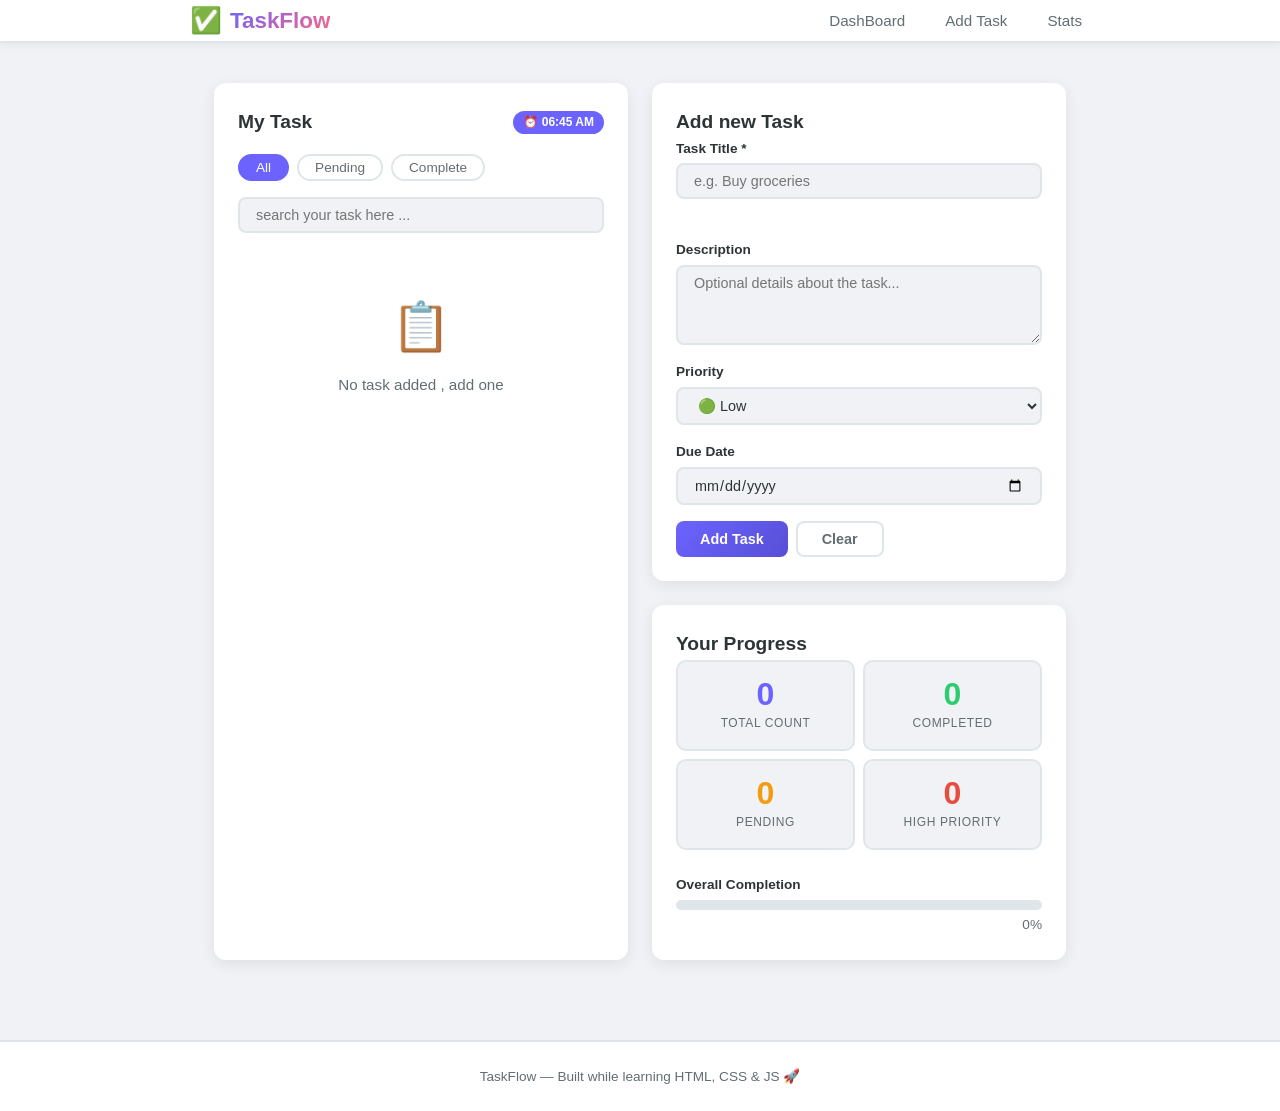
==== index.html @ 5b5063b2 "changed filename - task_index to index" ====
<!doctype html>
<html lang="en">
  <head>
    <meta charset="UTF-8" />
    <meta name="viewport" content="width=device-width, initial-scale=1.0" />
    <title>My Task Manager</title>
    <link rel="stylesheet" href="./task.css" />
  </head>
  <body>
    <!-- we have header , main , footer , popup_msg , popup_window  -->

    <header class="website_header">
      <!-- we have two div logo and main_nav -->
      <div class="header_inner">
        <div class="logo">
          <span class="logo_icon">✅</span>
          <h1 class="logo_text">TaskFlow</h1>
        </div>

        <nav class="main_nav">
          <ul class="nav_list">
            <li><a href="" class="nav_link active">DashBoard</a></li>
            <li><a href="" class="nav_link">Add Task</a></li>
            <li><a href="" class="nav_link">Stats</a></li>
          </ul>
        </nav>
      </div>
    </header>

    <!--  main body starts here-->
    <main class="main_content">
      <!-- we have 3 sections in main

            - dashboard
            - add task 
            - stats 
          -->

      <!-- in dash board we have 

           --section title row
           --filter bar
           --search bar
           --task list
           --empty state
           
           -->
      <section id="dashboard" class="section">
        
        <div class="section_title_row">
          <h2 class="section_title">My Task</h2>

          <!-- shows time or tasks left -->
          <span class="badge" id="badge_task_count">0 task</span>
        </div>

        <!-- 3 filter buttons  -->

        <div class="filter_bar">
          <button class="filter_button active" data-filter="all">All</button>

          <button class="filter_button" data-filter="pending">Pending</button>

          <button class="filter_button" data-filter="completed">Complete</button>
        </div>

        <div class="search_bar">
          <label for="search"></label>

          <input
            type="search"
            id="search"
            placeholder="search your task here ..."
          />
        </div>

        <!-- will be filled by js  -->
        <ul class="task_list" id="task_list"></ul>

        <!-- when list is empty , show this  -->
        <div class="empty_state" id="empty_state">
          <p class="empty_icon">📋</p>
          <p class="empty_text">No task added , add one</p>
        </div>

        
      </section>

      <section id="add_task" class="section">
        <h2 class="section_title">Add new Task</h2>
        <!-- form -->

        <form id="task_form" class="task_form" novalidate>
          <!-- task title -->
          <div class="form_grp">
            <label for="task_title" class="form_label">Task Title *</label>
            <input
              type="text"
              name="task_title"
              id="task_title"
              class="input_form"
              placeholder="e.g. Buy groceries"
              required
            />

            <!-- if left empty , show this error -->
            <span class="error_msg" id="title_error"></span>
          </div>

          <!-- description -->
          <div class="form_grp">

              <label for="task_desc" class="form_label">Description</label>
              <textarea name="description_content" id="task_desc"
              class="input_form form_text_area"
               placeholder="Optional details about the task..."
              rows="3"></textarea>

          </div>

          <!-- priority -->
          <div class="form_grp">

            <label for="task_priority" class="form_label">Priority</label>

            <select name="task_priority" id="task_priority" class="input_form form_select">
                <option value="low">🟢 Low</option>
                <option value="medium">🟡 Medium</option>
                <option value="high">🔴 High</option>
            </select>
          </div>

          <!-- due date -->
          <div class="form_grp">
             <label for="due_date" class="form_label">Due Date</label>
             <input type="date" 
             id="due_date"
             name="due_date"
             class="input_form">
          </div>

          <!-- submit and clear button -->
          <div class="button_grp">

            <button class="btn btn_primary">Add Task</button>

            <button class="btn btn_secondary" id="clear_form_button">Clear</button>

          </div>


        </form>
      </section>



      <section id="stats" class="section">
        
        <h2 class="section_title">Your Progress</h2 >

        <div class="stats_grid">

          <!-- we will use grid to arrange this four cards  -->
           <!-- article tag used for grouping  -->

           <!-- firsrt stat card -->
           <article class="stat_card">
             <p class="stat_number" id="total_count">0</p>
             <p class="stat_label" >Total count</p>
           </article>


            <!-- second stat card -->
            <article class="stat_card">
              <p class="stat_number" id="completed">0</p>
              <p class="stat_label" >Completed</p>
              
            </article>
            
            <!-- third stat card -->
            
            <article class="stat_card" >
              <p class="stat_number" id="pending">0</p>
              <p class="stat_label" >Pending</p>
            </article>
            
            <!-- fourth stat card -->

              <article class="stat_card">
                <p class="stat_number" id="high_priority">0</p>
             <p class="stat_label" >High Priority</p>
           </article>

        </div>

        <div class="progress_section">


          <!-- progress headin -->
           <p class="progress_label">Overall Completion</p>

           <!-- colored bar -->
            <div class="progress_bar_container">

              <div class="progress-bar-bag" id="progress-bar"></div>
            </div>

            <!-- precent  -->
             <p class="progress_percent" id="progress_percent">0%</p>
             
        </div>

      </section>



    </main>

    <!-- fooetr starts here -->
    <footer class="site_footer">
      <p class="footer_text">TaskFlow — Built while learning HTML, CSS & JS 🚀</p>
    </footer>

    <div class="notification" id="notification">
      <span id="notification_msg">🚀 msg will be shown</span>
    
    </div>
    
    
    <!-- the pop up window which appears in the screen when clicked edit button -->
     <div class="popup_background" id="popup_background">
    
      <div class="popup_content" role="dialog" aria-modal="true">
    
        <div class="popup_header">
    
          <h3 class="popup_title">Edit Task</h3>
          <!-- &times; is cross button -->
          <button class="popup_close_btn" id="popup_close_btn">&times;</button>
    
        </div>
    
    
        <div class="popup_body">
    
          <!-- check this input hidden -->
           <input type="hidden" id="edit-task-id" />
    
           
           <!-- task title -->
              <div class="form_grp">
                <label for="edit_task_title" class="form_label">Task Title *</label>
                <input
                  type="text"
                  name="edit_task_title"
                  id="edit_task_title"
                  class="input_form"
                  placeholder="e.g. Buy groceries"
                  required
                />
                </div>
    
              <!-- description -->
              <div class="form_grp">
    
                  <label for="edit_task_desc" class="form_label">Description</label>
                  <textarea name="description_content" id="edit_task_desc"
                  class="input_form form_text_area"
                   placeholder="Optional details about the task..."
                  rows="3"></textarea>
    
              </div>
    
              <!-- priority -->
              <div class="form_grp">
    
                <label for="edit_task_priority" class="form_label">Priority</label>
    
                <select name="task_priority" id="edit_task_priority" class="input_form form_select">
                    <option value="low">🟢 Low</option>
                    <option value="medium">🟡 Medium</option>
                    <option value="high">🔴 High</option>
                </select>
              </div>
    
              <!-- due date -->
              <div class="form_grp">
                 <label for="edit_due_date" class="form_label">Due Date</label>
                 <input type="date" 
                 id="edit_due_date"
                 name="due_date"
                 class="input_form">
              </div>
    
          
    
    
        </div>
    
    
        <div class="popup_footer">
              <!-- submit and clear button -->
              <div class="button_grp">
    
                <button class="btn btn_primary" id="save_edit_button">Save changes</button>
    
                <button class="btn btn_secondary" id="cancel_edit_button">cancel</button>
    
              </div>
    
        </div>
    
      </div>
    
     </div>

     
  </body>
  <script src="./task.js"></script>
  <!-- notification tag - bottom right corner-->
  
</html>
---- task.css ----
/* defining variables */

:root {
    --color_primary : #6c63ff; /* purple color for main background */
    --color_primary_dark : #574fd6; /* dark purple for hovering */
    --color-secondary: #ff6584;     /* pink accent */
    --color-success: #2ecc71;       /* green for completed tasks */
    --color-warning: #f39c12;       /* orange for medium priority */
    --color-danger: #e74c3c;        /* red for high priority */
     --color-bg: #f0f2f5;            /* light grey background */
    --color-white: #ffffff;
    --color-text: #2d3436;          /* near-black for text */
    --color-text-light: #636e72;    /* grey for secondary text */
    --color-border: #dfe6e9;        /* light border color */

    --font-main: 'Segoe UI', Tahoma, Geneva, Verdana, sans-serif;

      /* spacing scale — consistent gaps across the page */
  --space-xs: 4px;
  --space-sm: 8px;
  --space-md: 16px;
  --space-lg: 24px;
  --space-xl: 40px;

  /* transition effects  */
    --border-radius: 12px;
     --shadow: 0 4px 16px rgba(0, 0, 0, 0.08);
  --shadow-hover: 0 8px 24px rgba(0, 0, 0, 0.14);

  --transition: all 0.25s ease;   /* used for smooth hover/focus effects */

}

/* overwriting default propeties of the browsers */
*{
    margin: 0;
    padding: 0;
    box-sizing: border-box;
}

body{
    
    background-color: var(--color-bg);
    color: var(--color-text);

    font-family: var(--font-main) ;

    min-height: 100vh;

    line-height: 1.6;


}

/* we do not need bullet points for lists items */
ul{
    list-style: none;
}

/* removes underlines from links */
a{
    text-decoration: none;
}

.website_header{
    /* keeping it fixed at the top */
    position: sticky;
    top: 0 ;
    z-index: 100; /* should appear above all */

    background-color: var(--color-white);

    /* h = 0 , v= 0 , blurr = 10 , spread = 0 */
    box-shadow: 0 2px 10px rgba(0, 0, 0, 0.06);

    border-bottom: 2px solid var(--color-border);
}

.header_inner{
    max-width: 900px;
    margin : 0 auto ; /* 0 in top and bottom , auto in side ways , left = right */

    display: flex ;
    align-items: center;
    justify-content: space-between ;
}

/* in logo we have span and h1 */
.logo{
    display: flex; /* to ceneter the logo and text */
    align-items: center;
    gap: var(--space-sm);
}

.logo_icon{
    font-size: 1.6rem; /* better than fixed dimensions  1.6 times the root size - html*/ 
}

.logo_text{
    font-size: 1.4rem ;

    background: linear-gradient(135deg , var(--color_primary) , var(--color-secondary)); /* this will paint the background  not the tex */
    -webkit-background-clip: text; /* color remains inside text , rest all background is  clipped */
   -webkit-text-fill-color: transparent; /* by defalut the color resides below  the alredy applied color(foreground color)
   this transparent property make it tranparent , and the gradient color is obserevd from outside */

    background-clip: text; /* if some brwser fails to read 2nd line - this line is same as 
     -webkit-background-clip: text; */
}

.nav_list{
    display: flex; /* to make the anchors , in single line */
    gap:var(--space-lg) ;
} 

  /* --transition: all 0.25s ease;  */
.nav_link{
    font-size: 0.95rem ;
    font-weight: 500;
    color: var(--color-text-light);
    padding: var(--space-xs) var(--space-sm);
    border-radius: 6px;

    position: relative; /* needed because children has been marked absolute */

    transition: all 0.25s ease;

}

/* psedo elemnts - used for creating underline 
:: afetr - cretes fake elenment after the content */

.nav_link::after{
    content: '';
    position: absolute;
    
    left:0 ;
    bottom: -2px ;
    width:0px; /* hidden */
    height: 2px;
    background-color: var(--color_primary);

    transition: all 0.25s ease;
}

.nav_link:hover::after{
    width:100% ;
}

.nav_link:hover{
     color: var(--color_primary);
}



/* main area  */
/* main area  */


.main_content{
    max-width: 900px;
    margin: 0 auto;
    padding: var(--space-xl) var(--space-lg);

    /* grid  */
    display: grid ;
    grid-template-columns: 1fr 1fr;
    grid-template-rows: auto auto;
    gap: var(--space-lg);
}

.section{
    background-color: var(--color-white);
    border-radius: var(--border-radius);
    padding: var(--space-lg);
    box-shadow: var(--shadow);

    overflow: hidden;
}

#dashboard{
    grid-column: 1 / 2;
    grid-row: 1 / 3;
}

#add_task{
    grid-column: 2 / 3;
    grid-row: 1 / 2;
}

#stats{
      grid-column: 2 / 3;
    grid-row: 2 / 3;
}

/* title row of dashboard */
.section_title_row{
     display: flex;
     align-items: center;
     justify-content: space-between;
     margin-bottom: var(--space-md);
}

/* titles of all section - My Tasks , Add New Task , Your Progress */
.section_title{
     font-size: 1.2rem;
  font-weight: 700;
  color: var(--color-text);
}


/* the couter beside my task heading os dashboard */

.badge{
    background-color: var(--color_primary);

    /* trick to make it a pill shape  */
    border-radius:999px; 

    font-size: 0.75rem;
    font-weight: 600;
    padding: 2px 10px;
    color: white;
}

/* filter buttons */

.filter_bar{
  display: flex;
  gap: var(--space-sm);
  margin-bottom: var(--space-md);
/* when screen becomes smaller , the contents wrap to next line , otherwise they start hiding  */

  flex-wrap: wrap;


}

.filter_button{
    background: none;
  
    /* border-radius: var(--border-radius); */
    color: var(--color-text-light);

    border: 2px solid var(--color-border);
    border-radius: 20px;

    padding: var(--space-xs) var(--space-md);
  font-size: 0.85rem;
  font-weight: 500;

  cursor:pointer;

transition: var(--transition);
}

.filter_button:hover{
     color: var(--color_primary);
     transform: scale(1.04);
      border-color: var(--color_primary);
}

/* it will override some properties of hover , because specificity is same , so the later one wins  */
.filter_button.active{
    color:white ;
    background-color: var(--color_primary);
     border-color: var(--color_primary);

}

/* search bar */
.search_bar{
    margin-bottom: var(--space-md);
}

#search{
    width: 100%;
    background-color: var(--color-bg);
    border-radius: 8px;
    padding: var(--space-sm) var(--space-md);
    
    border: 2px solid var(--color-border);

    font-size: 0.9rem;
  font-family: var(--font-main);
  color: var(--color-text);
}

/* when clicked or tab  */
#search:focus{
    outline: none;
    /* for border color to apply outline null is necessary */


    border-color: var(--color_primary);
    background-color: var(--color-white);

    box-shadow: 0 0 0 3px rgba(108, 99, 255, 0.15);
}

/* the list of task - ul */
.task_list{
    display: flex;
    flex-direction: column;
    gap: var(--space-sm);

    max-height: 400px;

    overflow-y: auto;

    padding-right: var(--space-xs);
}

/* very imp li items in the list */

.task-item{
   
    display: flex;
    align-items: flex-start;
    gap:var(--space-sm);
    /* gap:50px ; */
     padding: var(--space-md);
     border: 2px solid var(--color-border);

      border-radius: 10px;
  background-color: var(--color-white);
  transition: var(--transition);

  position: relative;
  overflow: hidden;
    
}

/* // colored side bar on left , showing priority */

.task-item::before{
    content: '';
    position: absolute;
    left:0px ;
    top:0px;
    height: 100%;
    width:5px ;
    background-color: var(--color-border);

  
}

/* adding color to the left bar */

.task-item.priority-high::before {
  background-color: var(--color-danger);
}

.task-item.priority-medium::before {
  background-color: var(--color-warning);
}
.task-item.priority-low::before {
  background-color: var(--color-success);
}

/* hover effect */

.task-item.priority-high:hover {
  border-color: var(--color-danger);
  box-shadow:  0  8px 24px var(--color-danger);
}

.task-item.priority-medium:hover {
  border-color: var(--color-warning);
  box-shadow:  0 8px 24px var(--color-warning);
}
.task-item.priority-low:hover {
  border-color: var(--color-success);
  box-shadow:  0 8px 24px var(--color-success);
}

.task-item:hover{
    transform: scale(0.95);
    /* box-shadow: var(--shadow-hover); */
    /* border-color: var(--color_primary); */
}

/*  if its completed */
.task-item.completed {
  opacity: 0.6;
  background-color: #f8f9fa;
}

.task-item.task-item.completed .task-title{
    text-decoration: line-through;
    color: var(--color-text-light);
}

/* check box  */
.task-checkbox{
    width: 18px;
  height: 18px;

  cursor: pointer;
  accent-color: var(--color_primary);
  margin-top: 3px;
  flex-shrink: 0;
}

.task-body{
    flex:1;
    min-width: 0;
}

.task-title{
      font-weight: 600;
  font-size: 0.95rem;
  margin-bottom: 2px;
  /* overflow control so long titles don't break the layout */
  overflow: hidden;

  text-overflow: ellipsis;
  white-space: nowrap;

}

.task-desc {
  font-size: 0.8rem;
  color: var(--color-text-light);
  margin-bottom: var(--space-xs);

}

.task-meta {
  display: flex;
  align-items: center;
  gap: var(--space-sm);
  flex-wrap: wrap;
}


/* Small priority pill badge */
.task-priority-badge {
  font-size: 0.7rem;
  font-weight: 600;
  padding: 1px 8px;
  border-radius: 999px;
  text-transform: uppercase;
  letter-spacing: 0.05em;
}
.task-priority-badge.high {
  background-color: rgba(231, 76, 60, 0.15);
  color: var(--color-danger);
}
.task-priority-badge.medium {
  background-color: rgba(243, 156, 18, 0.15);
  color: var(--color-warning);
}
.task-priority-badge.low {
  background-color: rgba(46, 204, 113, 0.15);
  color: var(--color-success);
}

.task-due-date {
  font-size: 0.75rem;
  color: var(--color-text-light);
}

/* Action buttons — edit and delete */
.task-actions {
  display: flex;
  gap: var(--space-xs);
  flex-shrink: 0;
}

.task-btn {
  background: none;
  border: 1px solid var(--color-border);
  border-radius: 6px;
  width: 30px;
  height: 30px;
  cursor: pointer;
  font-size: 0.85rem;
  display: flex;
  align-items: center;
  justify-content: center;
  transition: var(--transition);
}

.task-btn:hover {
  transform: scale(1.15);
}

.task-btn.edit-btn:hover {
  background-color: rgba(108, 99, 255, 0.1);
  border-color: var(--color_primary);
}

.task-btn.delete-btn:hover {
  background-color: rgba(231, 76, 60, 0.1);
  border-color: var(--color-danger);
}

@keyframes fadeOut {
    from{
        opacity:1 ;
        transform: scale(1) ;
    }
    to {
        opacity:0;
        transform: scale(0.8);
    }
}

.task-item.removing{
    animation: fadeOut 1s ease forwards ;
}
/* symbol shown when their is no task */

.empty_state{
    text-align: center;
     padding: var(--space-xl) 0;

     /* js will control this  */
     display: none ;
}

.empty_icon {
  font-size: 3rem;
  margin-bottom: var(--space-sm);
}

.empty_text {
  color: var(--color-text-light);
  font-size: 0.95rem;
}

/* form  */

/* all divs of form are children of task_form */
.task_form{
    display: flex;
    flex-direction: column;
    gap: var(--space-md);
}

/* div containing , label and input */
.form_grp{
    display: flex;
    flex-direction: column;
     gap: var(--space-xs);
}

.form_label{
    font-size: 0.85rem;
  font-weight: 600;
  color: var(--color-text);
}

.input_form{
    border-radius: 8px;
    padding: var(--space-sm) var(--space-md);
    border: 2px solid var(--color-border);    
    font-size: 0.9rem;

    font-family: var(--font-main);
  color: var(--color-text);

  background-color: var(--color-bg);
  width: 100%;

  transition: var(--transition);
}

/* when clicked on the input */
.input_form:focus{
    outline: none;
/* without outline null box-shadow and bordercolor will not work */

    background-color: var(--color-white);

    box-shadow: 0 0 0 3px rgba(108, 99, 255, 0.15);

    border-color: var(--color_primary);
}

.form_text_area{
    min-height: 80px;

    /* important - only user can only and increse the text area in vertical direction */
    resize:vertical;
}

.form_select{
   
    cursor: pointer;
  
}


/* error msg which appears when submitting a task with no rask title */
.error_msg {
  color: var(--color-danger);
  font-size: 0.8rem;
  font-weight: 500;
  min-height: 20px;  /* keeps the space even when empty */
}

/* addtask and clear */
.button_grp{

    display: flex;
    gap: var(--space-sm);
}

.btn{
     padding: var(--space-sm) var(--space-lg);
     border: none;

       border-radius: 8px;
       font-size: 0.9rem;
        font-weight: 600;
  
      font-family: var(--font-main);

      cursor: pointer;

      transition: var(--transition);

      /* inline-flex : the children will behave like normal flrx , but the external conatinere will take only the requred widht */
      /* flex : the external container will become block level element */
      display: inline-flex;
      align-items: center;
      justify-content: center;
      gap: var(--space-xs);
}

/* primary button */
.btn_primary{
    background : linear-gradient(135deg , var(--color_primary) , var(--color_primary_dark));
    color: var(--color-white);
}

.btn_primary:hover{
    transform: translateY(-5px);
    box-shadow: 0px 0px 10px 6px rgba(108, 99, 255, 0.4);
}

/* secondary button */
.btn_secondary{

    background-color: transparent;
    color: var(--color-text-light);
    border: 2px solid var(--color-border);
}

.btn_secondary:hover{
    
    background-color: var(--color-bg);
    border-color: var(--color-text-light);
    color: var(--color-text);
}

/* stats section  */

.stats_grid{
    /* contaiins four cards */
    display: grid;
    grid-template-columns: 1fr 1fr;

    gap: var(--space-sm);
    margin-bottom: var(--space-lg);
}

/* coomon dsign for cards */
.stat_card{
    background-color: var(--color-bg);
    border: 2px solid var(--color-border);
    border-radius: 10px;
    padding: var(--space-md);

    text-align: center;

    transition: var(--transition);
}
.stat_card:hover{
    transform: translateY(-2px);
    box-shadow: var(--shadow);
}

.stat_number{
    font-size: 2rem;
    font-weight: 800;
    color: var(--color_primary);
    line-height: 1;
}
.stat_label{
    font-size: 0.75rem;
    color: var(--color-text-light);
    font-weight: 500;
    margin-top: var(--space-xs);
    
    letter-spacing: 0.05em;
    text-transform: uppercase;
}

#completed{
    color: var(--color-success);
}
#pending{
    color: var(--color-warning);
}
#high_priority{
    color: var(--color-danger);
}
/* bar at the bottom */

.progress_section{
     margin-top: var(--space-md);
}

.progress_label{
    font-weight: 600;
    font-size: 0.85rem;
    color: var(--color-text);
  margin-bottom: var(--space-xs);
}

/* the grey bar */
.progress_bar_container{
    background-color: var(--color-border);
    height: 10px;
     border-radius: 999px;

    overflow: hidden;
}

.progress-bar-bag{
    /* will fill complete 10 px of its parent */
    height: 100%;
    /* js will update this  */
    width:50%; 
    background: linear-gradient(90deg , var(--color_primary) , var(--color-secondary));

     transition: width 0.5s ease;
}

.progress_percent{
    text-align: right;

     font-size: 0.85rem;
  color: var(--color-text-light);
  
  margin-top: var(--space-xs);
}


/* notification  */

.notification{
     background-color: var(--color-text);
     color: white;

    position: fixed;
    bottom: 24px;
    right: 24px;


    padding: var(--space-sm) var(--space-lg);

    border-radius: 8px;

    font-size: 0.9rem;
  font-weight: 500;

  box-shadow: 0 4px 20px rgba(0, 0, 0, 0.2);
  z-index: 10;    
  
  /* will become invisible */
  opacity: 0;

  /* animation and transition */
  transform: translateY(10px);
  transition: opacity 0.3s ease, transform 0.3s ease;

  /* when it is hidden and someone clicks on it , the click will pass through it */
  pointer-events: none;
}

/* js will add this class .show */
.notification.show{
    opacity:1 ;
    transform: translateY(0);
    pointer-events: auto;
}

/* modal - popup  - background*/

.popup_background{
    position: fixed;
    top:0px;
    left: 0px;

    width: 100%;
    height: 100%;

    background-color: rgba(0, 0, 0, 0.5);

      z-index: 500;

      display: flex;
      align-items: center;
      justify-content: center;


      opacity: 0;
  pointer-events: none;
  transition: opacity 0.3s ease;
}

.popup_background.active{
    opacity: 1;
    pointer-events: auto;
}

.popup_content{
    background-color: var(--color-white);
  border-radius: var(--border-radius);

  width: 90%;
  max-width: 480px;

   box-shadow: 0 20px 60px rgba(0, 0, 0, 0.3);

   transform: scale(0.2);
   transition: transform 0.5s ease;
   overflow: hidden;
}

.popup_background.active  .popup_content{
    transform : scale(1);
}

.popup_header{
    display: flex;
    align-items: center;
    justify-content: space-between;

     padding: var(--space-md) var(--space-lg);

     border-bottom: 2px solid var(--color-border);

       background: linear-gradient(135deg, var(--color_primary), var(--color_primary_dark));

}

.popup_title{
      color: white;
  font-size: 1rem;
  font-weight: 700;
}

.popup_close_btn{
    background: none;
    border:none ;

    color: rgba(255, 255, 255, 0.8);
    font-size: 1.5rem;
      cursor: pointer;

      padding: 0 4px;

  line-height: 1;
  transition: var(--transition);
}

/* the cross spins when hovered */
.popup_close_btn:hover{
     color: white;
    transform: rotate(180deg);
}

.popup_body{
    padding:var(--space-lg);
    

    display: flex;
    flex-direction: column;

     gap: var(--space-md);

}

.popup_footer{
    display: flex;
    gap: var(--space-sm);
    justify-content: flex-end;

    padding: var(--space-md) var(--space-lg);
  border-top: 2px solid var(--color-border);
}

/* site footer */
.site_footer{
    background-color: var(--color-white);

  
   padding: var(--space-lg);
   text-align: center;

    border-top: 2px solid var(--color-border);
    color: var(--color-text-light);
    margin-top: var(--space-xl);

    font-size: 0.85rem;
}
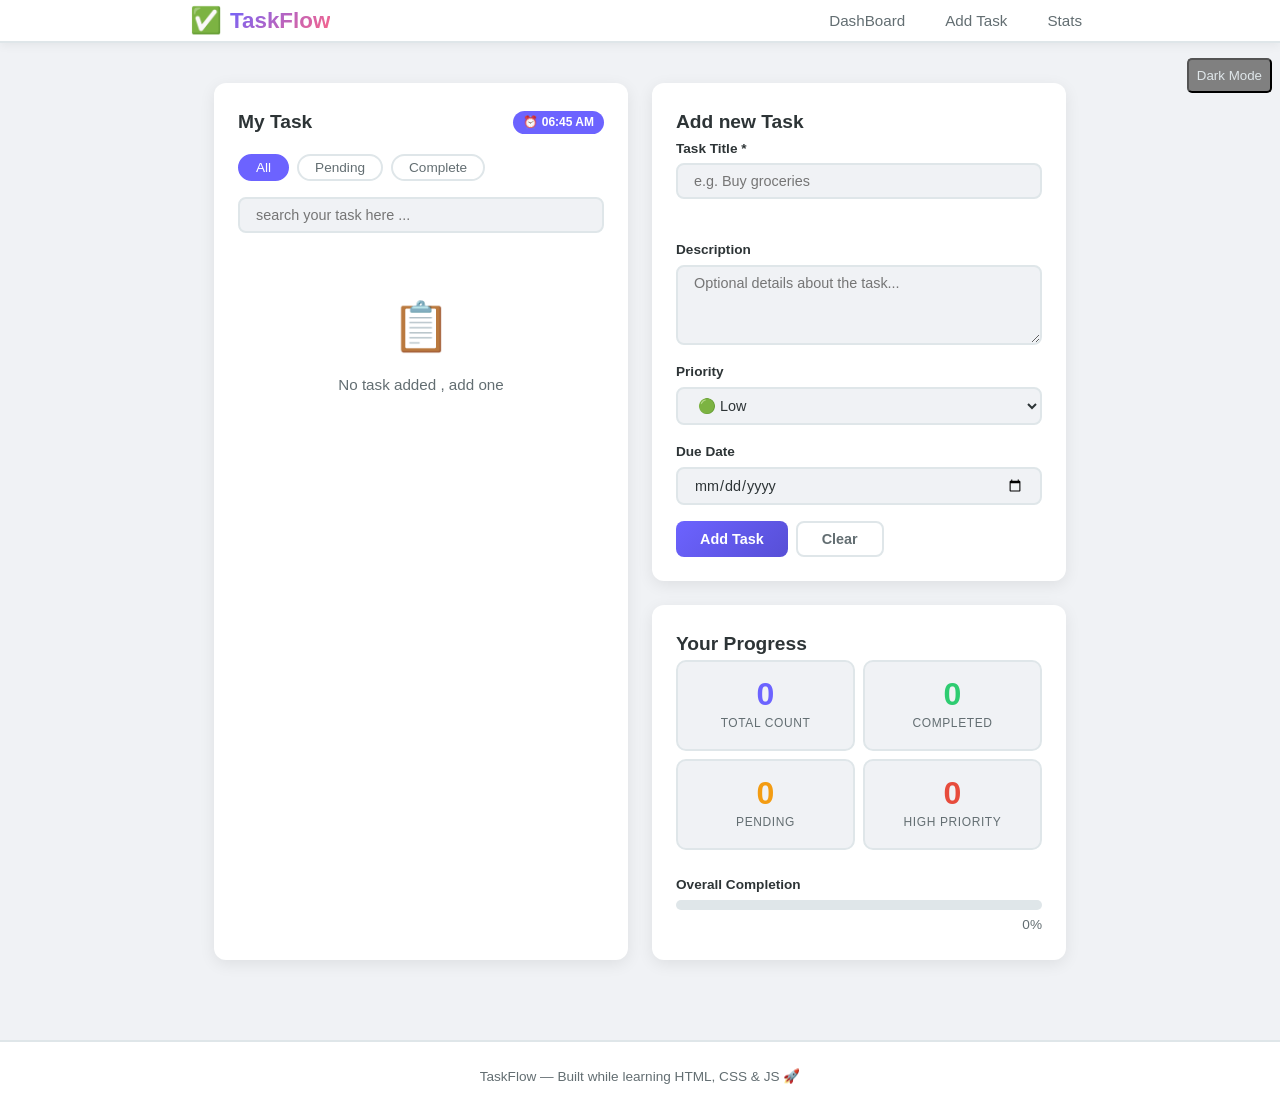
==== commit e41f19bb: "added dark mode" ====
--- a/index.html
+++ b/index.html
@@ -6,9 +6,10 @@
     <title>My Task Manager</title>
     <link rel="stylesheet" href="./task.css" />
   </head>
-  <body>
+  <body id="body">
     <!-- we have header , main , footer , popup_msg , popup_window  -->
-
+    
+    <button id="color_mode" class="color_mode">Dark Mode</button>
     <header class="website_header">
       <!-- we have two div logo and main_nav -->
       <div class="header_inner">
--- a/task.css
+++ b/task.css
@@ -36,13 +36,14 @@
     margin: 0;
     padding: 0;
     box-sizing: border-box;
+    
 }
 
 body{
     
     background-color: var(--color-bg);
     color: var(--color-text);
-
+    position: relative;
     font-family: var(--font-main) ;
 
     min-height: 100vh;
@@ -69,7 +70,7 @@
     z-index: 100; /* should appear above all */
 
     background-color: var(--color-white);
-
+    /* background-color: #1c1a1877; */
     /* h = 0 , v= 0 , blurr = 10 , spread = 0 */
     box-shadow: 0 2px 10px rgba(0, 0, 0, 0.06);
 
@@ -911,6 +912,21 @@
 }
 
 
-
-
-
+/* dark mode */
+
+.color_mode{
+    position: absolute;
+    
+    background-color: grey;
+    top:50px;
+    right:0;
+    z-index: 50;
+    padding: var(--space-sm);
+    margin: var(--space-sm);
+    border-radius: 5px;
+    color: var(--color-border);
+
+
+}
+
+
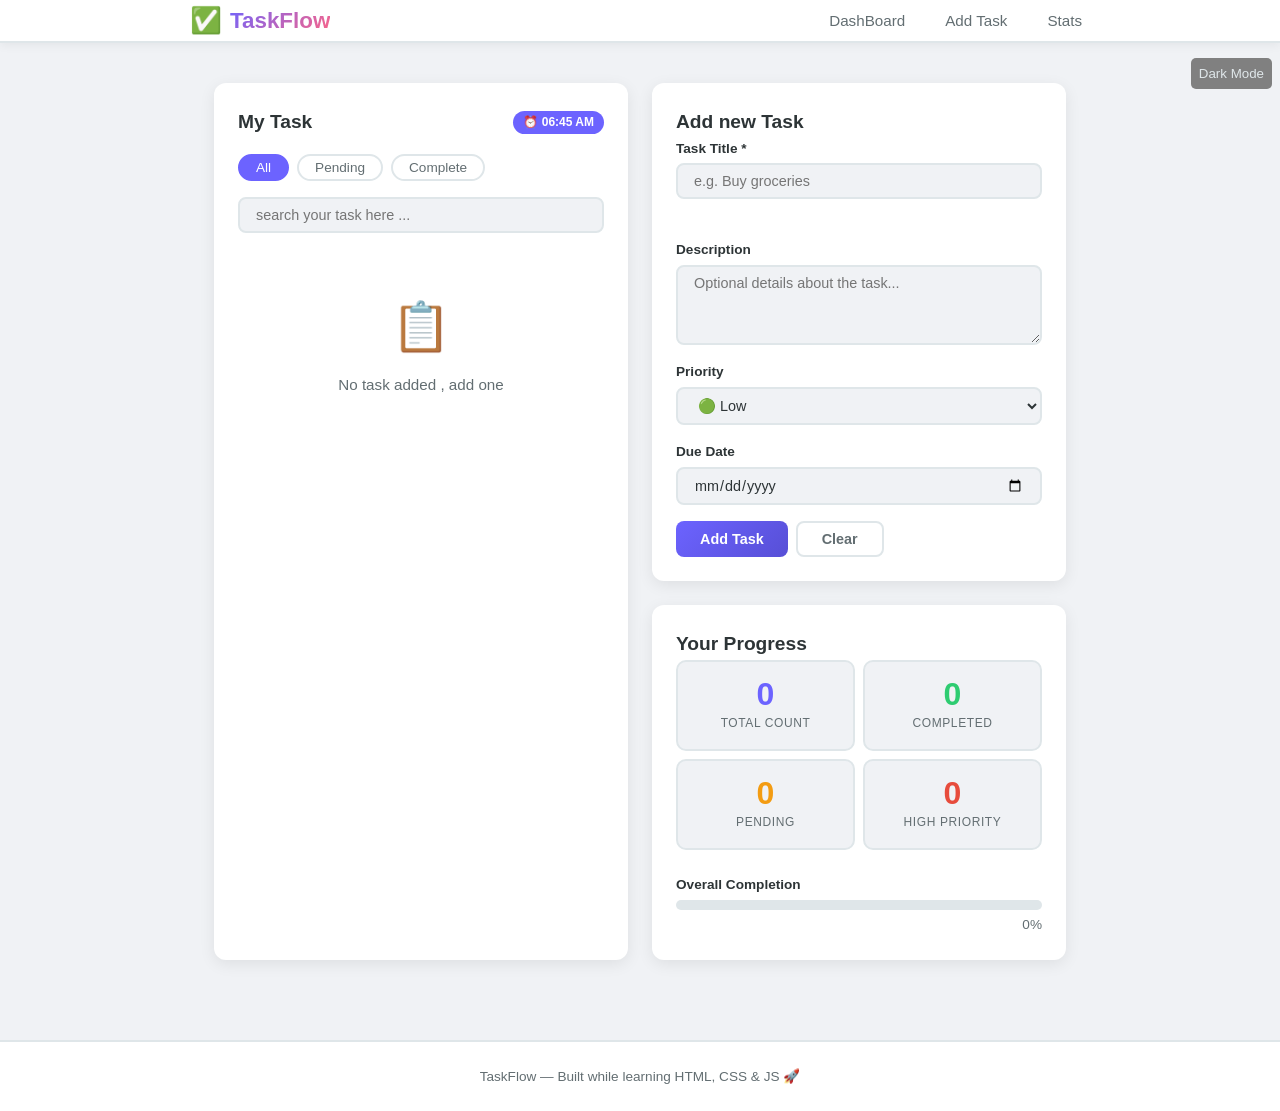
==== commit 1ce47d13: "updated nav bar links" ====
--- a/index.html
+++ b/index.html
@@ -20,9 +20,9 @@
 
         <nav class="main_nav">
           <ul class="nav_list">
-            <li><a href="" class="nav_link active">DashBoard</a></li>
-            <li><a href="" class="nav_link">Add Task</a></li>
-            <li><a href="" class="nav_link">Stats</a></li>
+            <li><a href="#dashboard" class="nav_link active">DashBoard</a></li>
+            <li><a href="#add_task" class="nav_link">Add Task</a></li>
+            <li><a href="#stats" class="nav_link">Stats</a></li>
           </ul>
         </nav>
       </div>
@@ -152,8 +152,6 @@
 
         </form>
       </section>
-
-
 
       <section id="stats" class="section">
         
--- a/task.css
+++ b/task.css
@@ -424,6 +424,8 @@
   font-size: 0.8rem;
   color: var(--color-text-light);
   margin-bottom: var(--space-xs);
+  max-height: 40px;
+  overflow: hidden;
 
 }
 
@@ -854,6 +856,7 @@
       color: white;
   font-size: 1rem;
   font-weight: 700;
+    
 }
 
 .popup_close_btn{
@@ -916,7 +919,7 @@
 
 .color_mode{
     position: absolute;
-    
+    border: none;
     background-color: grey;
     top:50px;
     right:0;
@@ -926,7 +929,12 @@
     border-radius: 5px;
     color: var(--color-border);
 
-
-}
-
-
+    transition: var(--transition);
+
+}
+.color_mode:hover{
+    transform: scale(1.05);
+    box-shadow: 0 0 5px 5px rgba(62, 63, 63, 0.854);
+}
+
+
